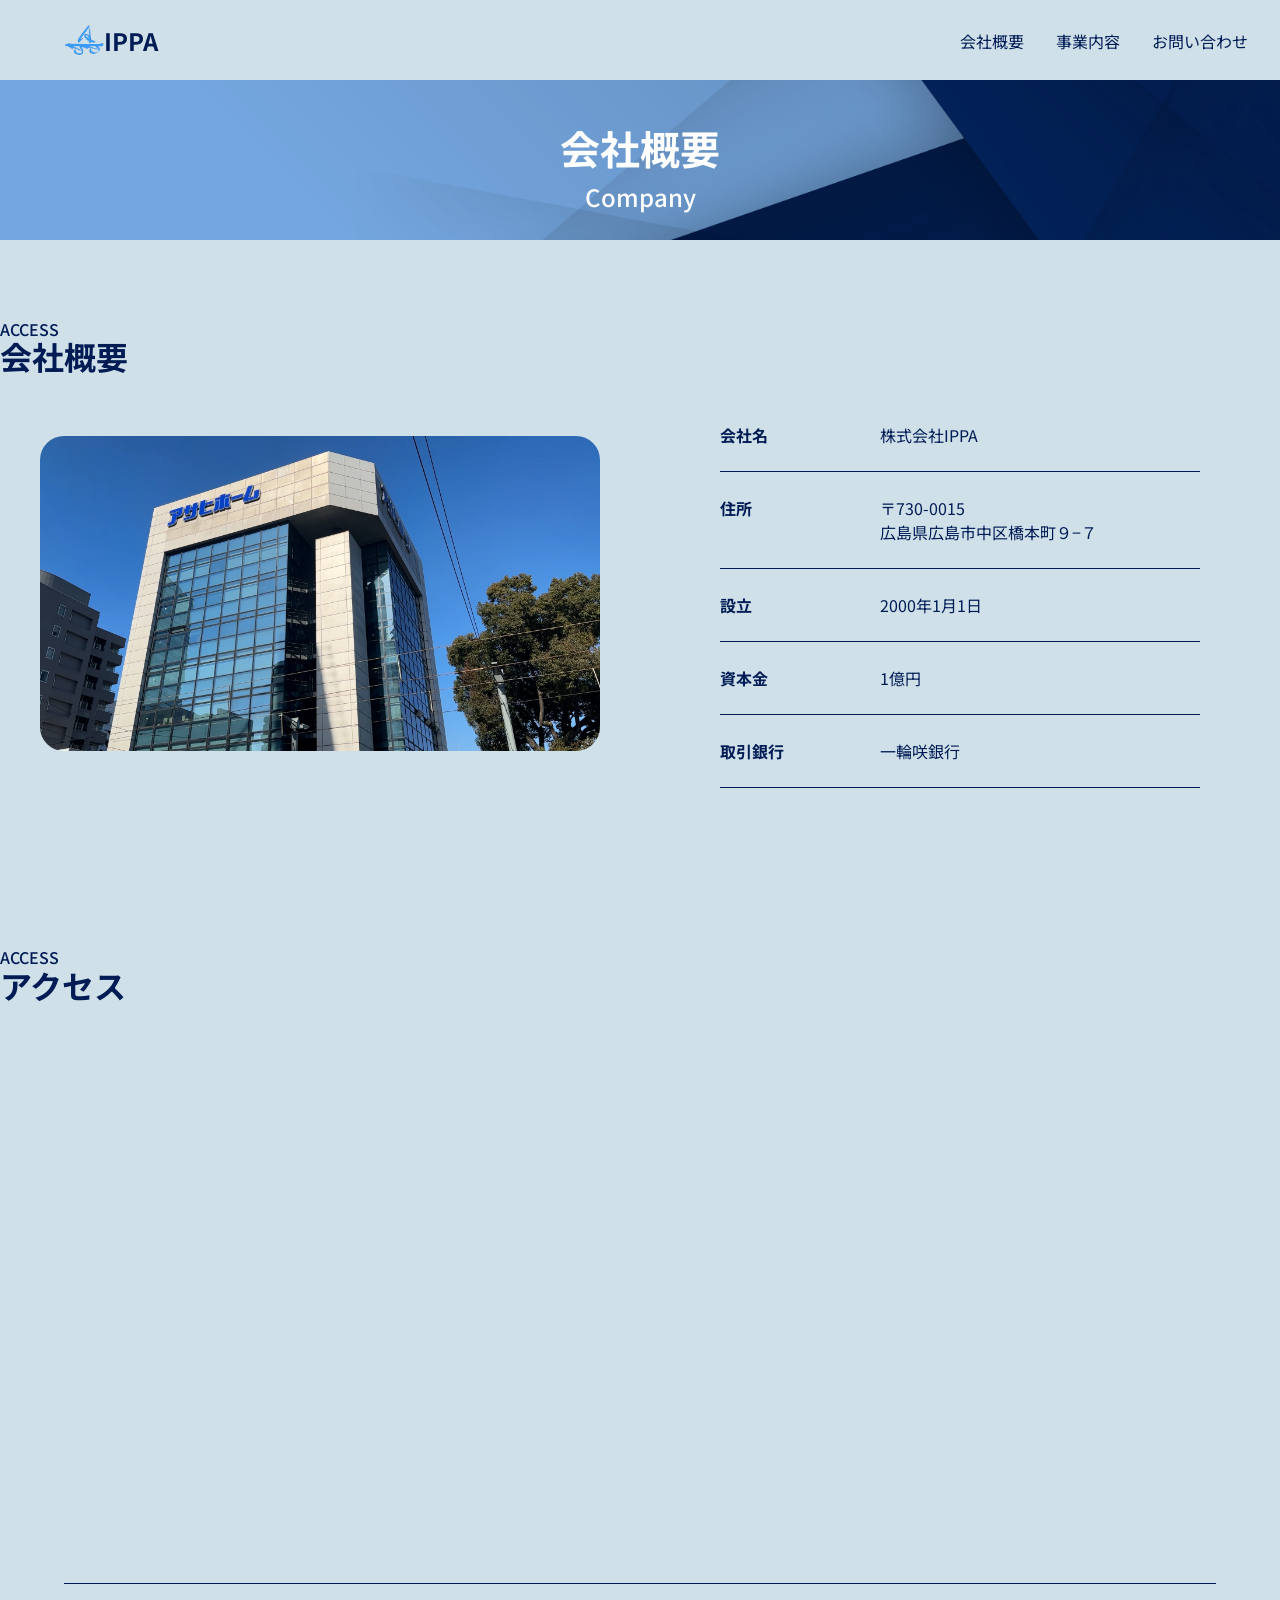
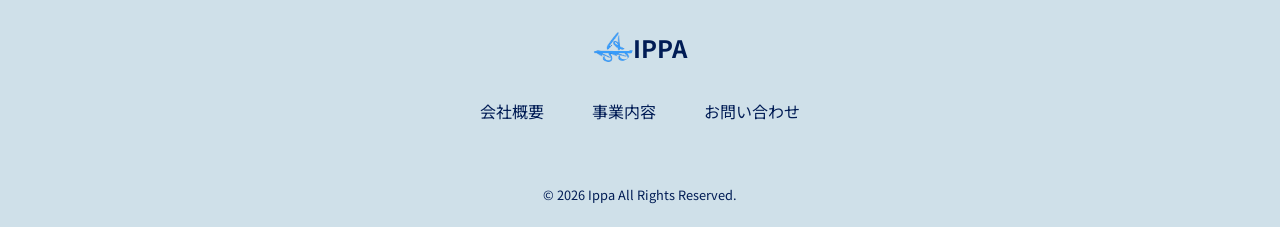
==== company.html @ 8b4e45c6 "Update page mvの動画ファイルが重く、それ以外のページも正しく反映されなかったため、mv以外のデータを再アップロード" ====
<!DOCTYPE html>
<html lang="ja">

<head>
  <meta charset="UTF-8">
  <meta name="viewport" content="width=device-width, initial-scale=1.0">

  <!-- リセットCSS -->
  <link rel="stylesheet" href="./css/reset.css">
  <!-- css読み込み -->
  <link rel="stylesheet" href="./css/style.css">
  <link rel="stylesheet" href="./css/responsive.css">

  <!-- google font -->
  <link rel="preconnect" href="https://fonts.googleapis.com">
  <link rel="preconnect" href="https://fonts.gstatic.com" crossorigin>
  <link href="https://fonts.googleapis.com/css2?family=Noto+Sans+JP:wght@100..900&display=swap" rel="stylesheet">


  <title>会社概要 - IPPA</title>

</head>

<body>
  <header>
    <div class="row">
      <div class="col">
        <a href="./index.html" class="logo uppercase">
          <img src="./img/logo.png" alt="ippa">ippa
        </a>
      </div>
    </div>
  </header>

  <div id="menu">
    <nav>
      <div class="inner">
        <ul>
          <li>
            <a href="./company.html">会社概要</a>
          </li>
          <li>
            <a href="./sarvice.html">事業内容</a>
          </li>
          <li>
            <a href="./contact.html">お問い合わせ</a>
          </li>
        </ul>
      </div>
    </nav>

    <div class="toggleBtn">
      <span></span>
      <span></span>
      <span></span>
    </div>

    <div id="mask"></div>
  </div>


  <main>
    <section class="pageMv">
      <div class="container">
        <div class="title">
          <h1>会社概要</h1>
          <p class="capitalize">company</p>
        </div>
      </div>
      <div class="pageHd"></div>
    </section>

    <section class="companySection">
      <div class="container">
        <p class="subTitle uppercase">access</p>
        <h2>会社概要</h2>
        <div class="row">
          <div class="col">
            <img src="./img/company.jpg" width="100%" alt="会社概要">
          </div>
          <div class="col">
            <table class="uppercase">
              <tr>
                <th>会社名</th>
                <td>株式会社ippa</td>
              </tr>
              <tr>
                <th>住所</th>
                <td>〒730-0015<br>
                  広島県広島市中区橋本町９−７</td>
              </tr>
              <tr>
                <th>設立</th>
                <td><time datetime="2000年1月1日">2000年1月1日</time></td>
              </tr>
              <tr>
                <th>資本金</th>
                <td>1億円</td>
              </tr>
              <tr>
                <th>取引銀行</th>
                <td>一輪咲銀行</td>
              </tr>
            </table>
          </div>
        </div>
      </div>
    </section>


    <section class="section2">
      <div class="container">
        <p class="subTitle uppercase">access</p>
        <h2>アクセス</h2>
        <div class="map">
          <iframe
            src="https://www.google.com/maps/embed?pb=!1m18!1m12!1m3!1d6584.632935622979!2d132.4688951!3d34.3933013!2m3!1f0!2f0!3f0!3m2!1i1024!2i768!4f13.1!3m3!1m2!1s0x355aa200e0cd3cef%3A0x66844dd0aa48db45!2z44CSNzMwLTAwMTUg5bqD5bO255yM5bqD5bO25biC5Lit5Yy65qmL5pys55S677yZ4oiS77yX!5e0!3m2!1sja!2sjp!4v1768145593996!5m2!1sja!2sjp"
            width="960px" height="440px" style="border:0;" allowfullscreen="" loading="lazy"
            referrerpolicy="no-referrer-when-downgrade"></iframe>
        </div>
      </div>
    </section>

  </main>

  <footer>
    <div class="container">
      <a href="./index.html" class="logo uppercase">
        <img src="./img/logo.png" alt="ippa">ippa
      </a>
      <ul>
        <li>
          <a href="./company.html">会社概要</a>
        </li>
        <li>
          <a href="./sarvice.html">事業内容</a>
        </li>
        <li>
          <a href="./contact.html">お問い合わせ</a>
        </li>
      </ul>
      <small class="capitalize"> &copy; 2026 ippa all rights reserved.</small>
    </div>
  </footer>

  <script src="./js/script.js"></script>
</body>

</html>
---- css/style.css ----
/* 全体共通 */
body {
  font-family: "Noto Sans JP", sans-serif;
  color: #011c55;
  background-color: #cfe0e9;
}

.capitalize {
  text-transform: capitalize;
}

.uppercase {
  text-transform: uppercase;
}

.logo img {
  width: 40px;
}

.subTitle {
  font-size: 16px;
  font-weight: 500;
  color: #011c55;
}

.container {
  max-width: 1280px;
  margin: 0 auto;
}

/* ヘッダー */
:root {
  --header-h: 80px;
}


header .row {
  display: flex;
  justify-content: space-between;
  align-items: center;
  width: 100%;
  padding: 24px 5%;
  height: var(--header-h);
  position: fixed;
  top: 0;
  left: 50%;
  transform: translateX(-50%);
  background-color: #cfe0e9;
  z-index: 100;
}

header .logo {
  font-size: 24px;
  font-weight: 700;
}

/* menu */
#menu {
  z-index: 1000;
  position: fixed;
  padding: 32px 0;
  top: 0;
  right: 32px;
  white-space: nowrap;
}

#menu .inner ul {
  display: flex;
  gap: 32px;
}

#menu .inner ul li a {
  transition: 0.2s;
}

#menu .inner ul li a:hover {
  transition: 0.2s;
  opacity: 0.6;
}

/* メインビジュアル */

.mv {
  position: relative;
  height: calc(80vh + var(--header-h));
  margin-top: var(--header-h);
  overflow: hidden;
}

.mvVideo {
  position: absolute;
  inset-inline-start: 0;
  width: 100%;
  height: 100%;
  object-fit: cover;
}

.mv .container {
  position: relative;
  height: 100%;
}

.mv .title {
  position: absolute;
  bottom: 100px;
  left: 0;
  z-index: 2;
}

.mv h1 {
  font-size: 72px;
  font-weight: 700;
  color: #fefefe;
  margin: 0 0 24px 32px;
}

.mv p {
  font-size: 24px;
  font-weight: 900;
  color: #fefefe;
  margin-left: 32px;
}

.mv .scroll {
  position: absolute;
  bottom: 24px;
  left: 50%;
  transform: translateX(-50%);
  z-index: 500;
}


@keyframes scrollAnimation {
  0% {
    transform: scaleY(0);
    transform-origin: top;
  }

  50% {
    transform: scaleY(1);
    transform-origin: top;
  }

  50.1% {
    transform: scaleY(1);
    transform-origin: bottom;
  }

  100% {
    transform: scaleY(0);
    transform-origin: bottom;
  }
}


@keyframes fadeAnime {
  from {
    transform: translateY(100px);
    opacity: 0.1;
  }

  to {
    transform: translateY(0px);
    opacity: 1;
  }
}

.fadeUpTrigger {
  opacity: 0;
}

.mv .scroll span {
  display: block;
  width: 2px;
  height: 40px;
  margin: 32px auto 0;
  background: #8fabe7;
  animation: scrollAnimation 1.8s linear infinite;
  z-index: 1000;
}



/* セクション１ */
.section1 {
  color: #011c55;
  padding: 80px 0;
}

.section1 .row {
  display: flex;
  justify-content: space-between;
  margin-bottom: 32px;
}

.section1 .col {
  width: 48%;
}

.section1 h2 {
  font-size: 48px;
  font-weight: 700;
  line-height: 1.6;
  margin-bottom: 24px;
}

.section1 h3 {
  font-size: 32px;
  font-weight: 700;
  line-height: 1.6;
}

.section1 img {
  padding: 12px;
  width: 100%;
  max-height: 400px;
}

.section1 .text {
  font-size: 16px;
  line-height: 1.8;
  padding-top: 80px;
  padding-bottom: 48px;
}

img {
  border-radius: 24px;
}

.btn {
  color: #011c55;
  font-size: 16px;
  border: solid 1px #011c55;
  border-radius: 100px;
  display: inline-block;
  width: 270px;
  line-height: 64px;
  text-align: center;
  transition: 0.2s;
}

.btn:hover {
  color: #18738f;
  border: solid 1px #18738f;
  transition: 0.2s;
}


/* セクション２ */
.section2 {
  color: #e4ebf8;
  padding: 80px 0;
}

.section2 h2 {
  color: #011c55;
}

.section2 h2 {
  font-size: 32px;
  font-weight: 700;
  margin-bottom: 60px;
}

.section2 .map {
  text-align: center;
}

.section2 .row {
  display: flex;
  justify-content: space-between;
  margin-bottom: 60px;
}

.section2 .col {
  width: 32%;
  position: relative;
}

.section2 h3 {
  background-color: #011c55;
  display: inline-block;
  white-space: nowrap;
  position: absolute;
  bottom: 8px;
  left: 50%;
  transform: translateX(-50%);
  padding: 8px 24px;
  border-radius: 8px;
}

.center {
  text-align: center;
}


/* フッター */
footer {
  color: #011c55;
  text-align: center;
  font-size: 16px;
}

footer {
  width: 90%;
  margin: 0 auto;
  max-width: 1280px;
  border-top: solid 1px #011c55;
  padding: 48px 0 24px;
}

footer .logo {
  font-size: 24px;
  font-weight: 700;
  display: inline-block;
  margin-bottom: 40px;
}

footer ul {
  display: flex;
  justify-content: center;
  margin-bottom: 64px;
}

footer ul li {
  font-size: 16px;
  margin: 0 24px;
}

footer ul li a {
  transition: 0.2s;
}

footer ul li a:hover {
  transition: 0.2s;
  opacity: 0.6;
}

/* 下層ページ共通 */
.pageMv {
  background-image: url('../img/pagemv.jpeg');
  background-size: cover;
  background-position: center center;
  position: relative;
}

.pageMv .container {
  position: relative;
  height: 240px;
  top: 48px;
}

.pageMv .title {
  position: absolute;
  top: 50%;
  left: 50%;
  z-index: 2;
  transform: translateX(-50%) translateY(-50%);
  text-align: center;
}

.pageMv h1 {
  font-size: 40px;
  font-weight: 700;
  color: #fefefe;
  margin-bottom: 12px;
}

.pageMv p {
  font-size: 24px;
  font-weight: 500;
  color: #fefefe;
}

.pageMv .pageHd {
  background-color: #74a6df;
  width: 100%;
  height: 100%;
  position: absolute;
  top: 0;
  left: 0;
  z-index: 1;
  mix-blend-mode: multiply;
}

/* 会社概要 */
.companySection {
  color: #011c55;
  padding: 80px 0;
}

.companySection h2 {
  font-size: 32px;
  font-weight: 700;
  margin-bottom: 24px;
}

.companySection .row {
  display: flex;
  justify-content: space-between;
  align-items: center;
}

.companySection .col {
  width: 48%;
  margin: 0 auto;
}

.companySection img {
  border-radius: 24px;
  max-width: 560px;
  display: block;
  margin: 0 auto;
}


.companySection table {
  width: 480px;
  margin: 0 auto;
}

.companySection table tr {
  padding: 24px 0;
  display: block;
  border-bottom: solid 1px #011c55;
  line-height: 1.5;
}

.companySection table tr th {
  width: 160px;
}


/* 事業内容 */
.serviceSection {
  color: #011c55;
  padding: 80px 0;
}

.serviceSection .container {
  max-width: 1080px;
}

.business {
  margin-bottom: 32px;
}

.business h2 {
  font-size: 32px;
  font-weight: 700;
  margin-bottom: 24px;
}


.business .content {
  display: flex;
  justify-content: space-between;
  gap: 32px;
}

.business .text {
  max-width: 480px;
  line-height: 1.8;
}

.business img {
  max-width: 480px;
  max-height: 360px;
  border-radius: 24px;
  margin-top: -16px;
}

/* お問い合わせ */
#formWrap {
  max-width: 960px;
  margin: 128px auto 64px;
  color: #fefefe;
  line-height: 120%;
  font-size: 90%;
  margin-bottom: 8px;
}

#formWrap form {
  margin: 16px auto;
}

table.formTable {
  width: 100%;
  margin-bottom: 8px;
  border-collapse: collapse;
  color: #333;
}

input {
  color: #333;
}

table.formTable td,
table.formTable th {
  border: 1px solid #ccc;
  padding: 12px;
}

table.formTable th {
  width: 30%;
  font-weight: normal;
  background: #efefef;
  text-align: left;
}

table.formTable td {
  background: #fefefe;
}

#formWrap .caution {
  text-align: right;
}


input,
textarea,
select {
  border: 1px solid #333;
  background-color: #fff;
  padding: 4px 6px;
  font-size: inherit;
}

input[type="submit"],
input[type="reset"] {
  border: 1px solid #333;
  background-color: #f2f2f2;
  padding: 8px 16px;
  cursor: pointer;
}

input[type="submit"]:hover,
input[type="reset"]:hover {
  background-color: #e0e0e0;
}

.caution {
  margin-bottom: 32px;
}
---- css/responsive.css ----
@media only screen and (max-width:760px) {

    /* ヘッダー */
    header .row {
        display: block;
    }


    /* ハンバーガーメニュー */
    #menu .inner ul {
        display: block;
    }

    nav {
        display: block;
        position: fixed;
        background-color: #f0f8ff;
        width: 240px;
        top: 0;
        left: -320px;
        bottom: 0;
        transition: all 0.5s;
        z-index: 1000;
        opacity: 0;
    }

    .open nav {
        left: 0;
        opacity: 1;
    }

    nav .inner {
        padding: 24px;
    }

    nav .inner ul {
        list-style: none;
        margin: 0;
        padding: 0;
    }

    nav .inner ul li {
        margin: 0;
        border-bottom: 1px solid #333;
    }

    nav .inner ul li a {
        display: block;
        color: #333;
        font-size: 16px;
        padding: 1em;
        text-decoration: none;
        transition-duration: 0.2s;
    }

    nav .inner ul li a:hover {
        background: #e4e4e4;
    }

    .toggleBtn {
        display: block;
        position: fixed;
        top: 32px;
        right: 32px;
        width: 32px;
        height: 32px;
        z-index: 1000;
        cursor: pointer;
    }

    .toggleBtn span {
        position: absolute;
        display: block;
        left: 0;
        width: 32px;
        height: 2px;
        background-color: #333;
        transition: all 0.5s;
        border-radius: 4px;
    }

    .toggleBtn span:nth-child(1) {
        top: 4px;
    }

    .toggleBtn span:nth-child(2) {
        top: 16px;
    }

    .toggleBtn span:nth-child(3) {
        bottom: 4px;
    }

    .open .toggleBtn span {
        background-color: #f0f8ff;
    }

    .open .toggleBtn span:nth-child(1) {
        transform: translateY(10px) rotate(-315deg);
    }

    .open .toggleBtn span:nth-child(2) {
        opacity: 0;
    }

    .open .toggleBtn span:nth-child(3) {
        transform: translateY(-10px) rotate(315deg);
    }

    #mask {
        display: none;
        transition: all 0.5s;
    }

    .open #mask {
        display: block;
        background: #333;
        width: 100%;
        height: 100%;
        top: 0;
        left: 0;
        position: fixed;
        opacity: 0.8;
        z-index: 500;
        cursor: pointer;
    }


    /* メインビジュアル */
    .mv .title {
        width: 100%;
    }

    .mv h1 {
        font-size: 32px;
        margin: 0 0 12px 16px;
    }

    .mv p {
        font-size: 16px;
        margin-left: 16px;
    }

    .mv .container {
        height: 540px;
        margin-bottom: 0;
    }

    /* セクション1 */
    .section1 .row {
        flex-wrap: wrap;
    }

    .section1 .col {
        width: 100%;
    }

    .section1 h2 {
        font-size: 24px;
    }

    .section1 img {
        max-width: 320px;
        max-height: 240px;
        display: block;
        margin: 0 auto;
    }

    .section1 .text {
        font-size: 16px;
        line-height: 1.6;
        padding-top: 32px;
        padding-bottom: 40px;
    }

    /* セクション2 */
    .section2 .row {
        margin-bottom: 24px;
        flex-wrap: wrap;
    }

    .section2 .col {
        width: 100%;
        margin-bottom: 24px;
    }

    .section2 img {
        max-width: 320px;
        max-height: 240px;
        display: block;
        margin: 0 auto;
    }

    /* 下層ページ共通 */

    .pageMv .container {
        height: 160px;
        top: 40px;
    }

    .pageMv h1 {
        font-size: 24px;
        font-weight: 600;
    }

    .pageMv p {
        font-size: 16px;
        font-weight: 400;
        color: #fefefe;
    }

    /* 会社概要 */
    .companySection .container .row {
        display: block;
    }

    .companySection .col {
        width: 80%;
        margin: 0 auto 32px;
        align-items: center;
    }

    .companySection table tr th {
        width: 90px;
    }

    .companySection img {
        width: 240px;
        display: block;
        margin: 0 auto;
    }

    .map iframe {
        width: 360px;
        height: 480px;
    }

    /* 事業内容 */
    .serviceSection .content {
        align-items: center;
        flex-direction: column-reverse;
    }

    .serviceSection .industry {
        width: 100%;
        margin-bottom: 32px;
        text-align: center;
    }

    .serviceSection img {
        max-width: 320px;
        max-height: 240px;
        border-radius: 24px;
    }

    .serviceSection .text {
        max-width: 400px;
        line-height: 1.8;
        font-size: 0.9em;
        margin: 0 auto 12px;
    }

}
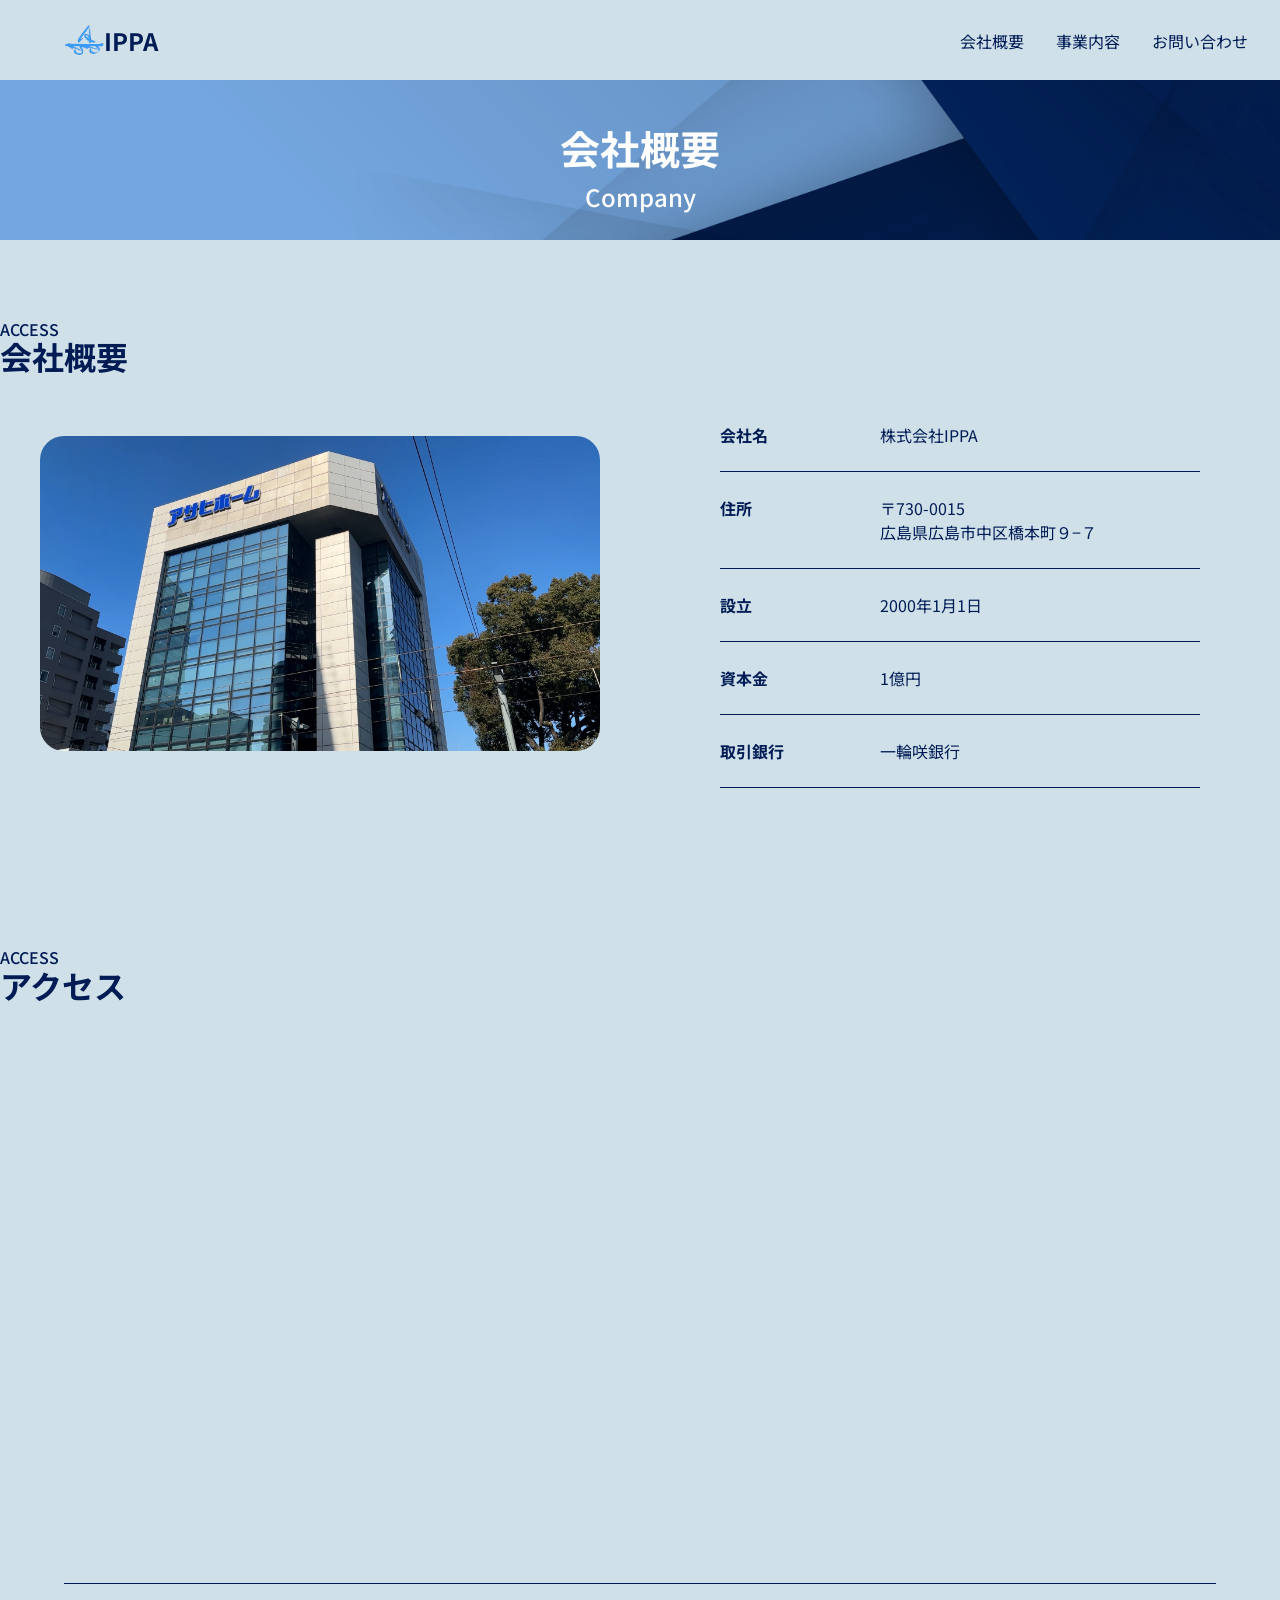
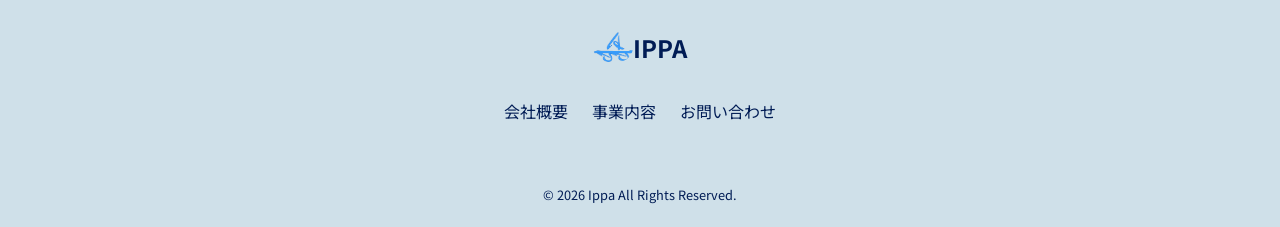
==== commit 7d6cbb13: "update favicon 各ページにファビコンが反映されていなかったため修正" ====
--- a/company.html
+++ b/company.html
@@ -4,6 +4,12 @@
 <head>
   <meta charset="UTF-8">
   <meta name="viewport" content="width=device-width, initial-scale=1.0">
+
+  <!-- ファビコン -->
+  <link rel="icon" href="./img/favicon.ico" sizes="48x48"><!-- 48×48 -->
+  <link rel="icon" href="./img/favicon.svg" type="img/svg+xml">
+  <link rel="apple-touch-icon" href="./img/apple-touch-icon.png" sizes="180x180"><!-- 180×180 -->
+  <link rel="manifest" href="/manifest.webmanifest">
 
   <!-- リセットCSS -->
   <link rel="stylesheet" href="./css/reset.css">
--- a/css/style.css
+++ b/css/style.css
@@ -320,11 +320,12 @@
   display: flex;
   justify-content: center;
   margin-bottom: 64px;
+  white-space: nowrap;
+  gap: 24px;
 }
 
 footer ul li {
   font-size: 16px;
-  margin: 0 24px;
 }
 
 footer ul li a {
@@ -474,7 +475,7 @@
 #formWrap {
   max-width: 960px;
   margin: 128px auto 64px;
-  color: #fefefe;
+  color: #011c55;
   line-height: 120%;
   font-size: 90%;
   margin-bottom: 8px;
--- a/css/responsive.css
+++ b/css/responsive.css
@@ -1,4 +1,9 @@
 @media only screen and (max-width:760px) {
+
+    /* 共通 */
+    .container {
+        max-width: 90%;
+    }
 
     /* ヘッダー */
     header .row {
@@ -260,4 +265,8 @@
         margin: 0 auto 12px;
     }
 
+    #formWrap .caution {
+        text-align: center;
+    }
+
 }
